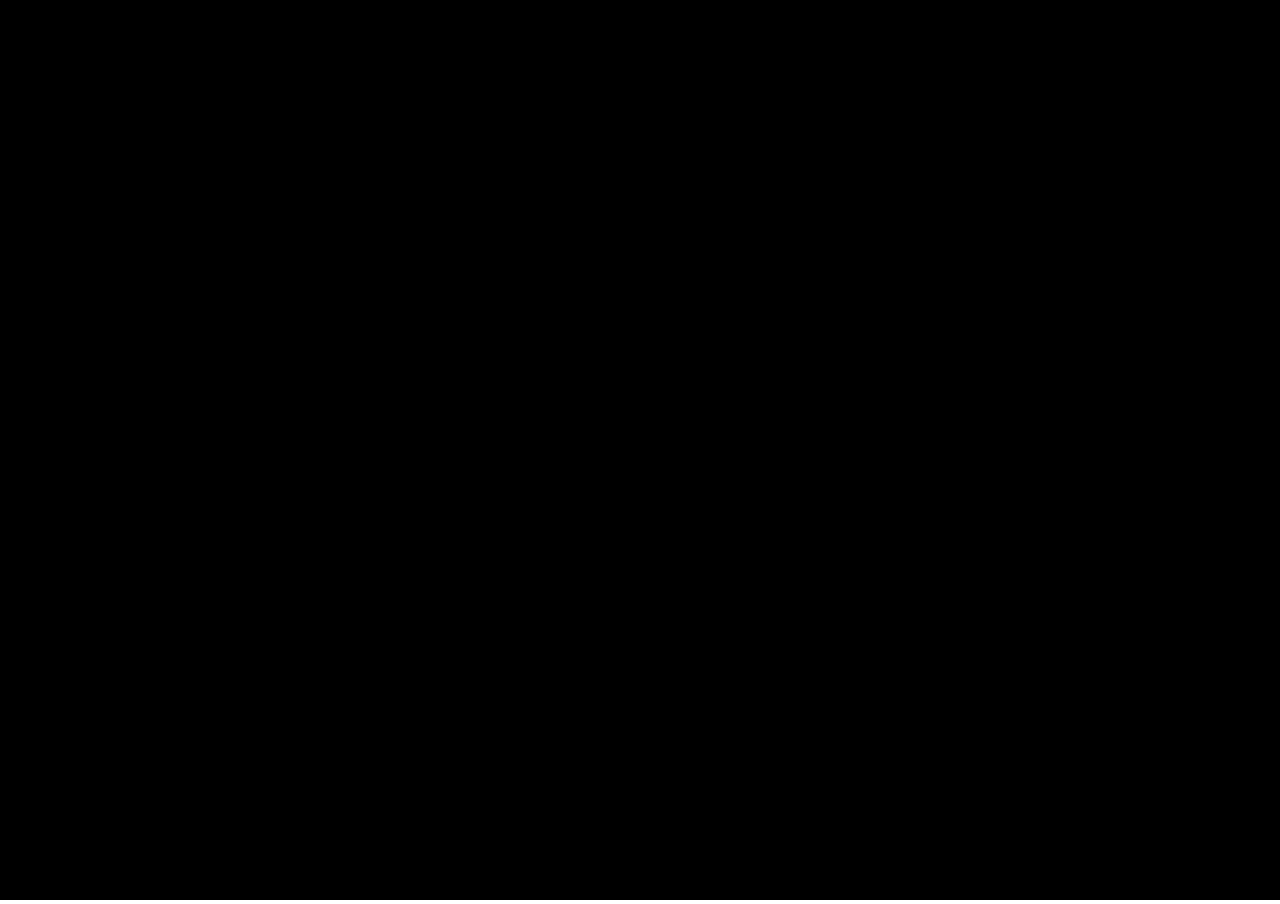
==== projetos/proj1/index.html @ e8582c25 "Add files via upload" ====
<!DOCTYPE html>
<html>
    <head>
        <script type="module" src="./app.js"></script>
    </head>
    <head>
        <link rel="stylesheet" href="styles.css">
        <title>Projecto 1</title>
    </head>
    <body>
        <canvas id="gl-canvas" width="128" height="128">
            Oops! Something went wrong!
        </canvas>
    </body>
</html>
---- projetos/proj1/styles.css ----
html, body {
    width: 100%;
    height: 100%;
    margin: 0px;
    border: 0;
    overflow: hidden; /*  Disable scrollbars */
    display: block;  /* No floating content on sides */
}
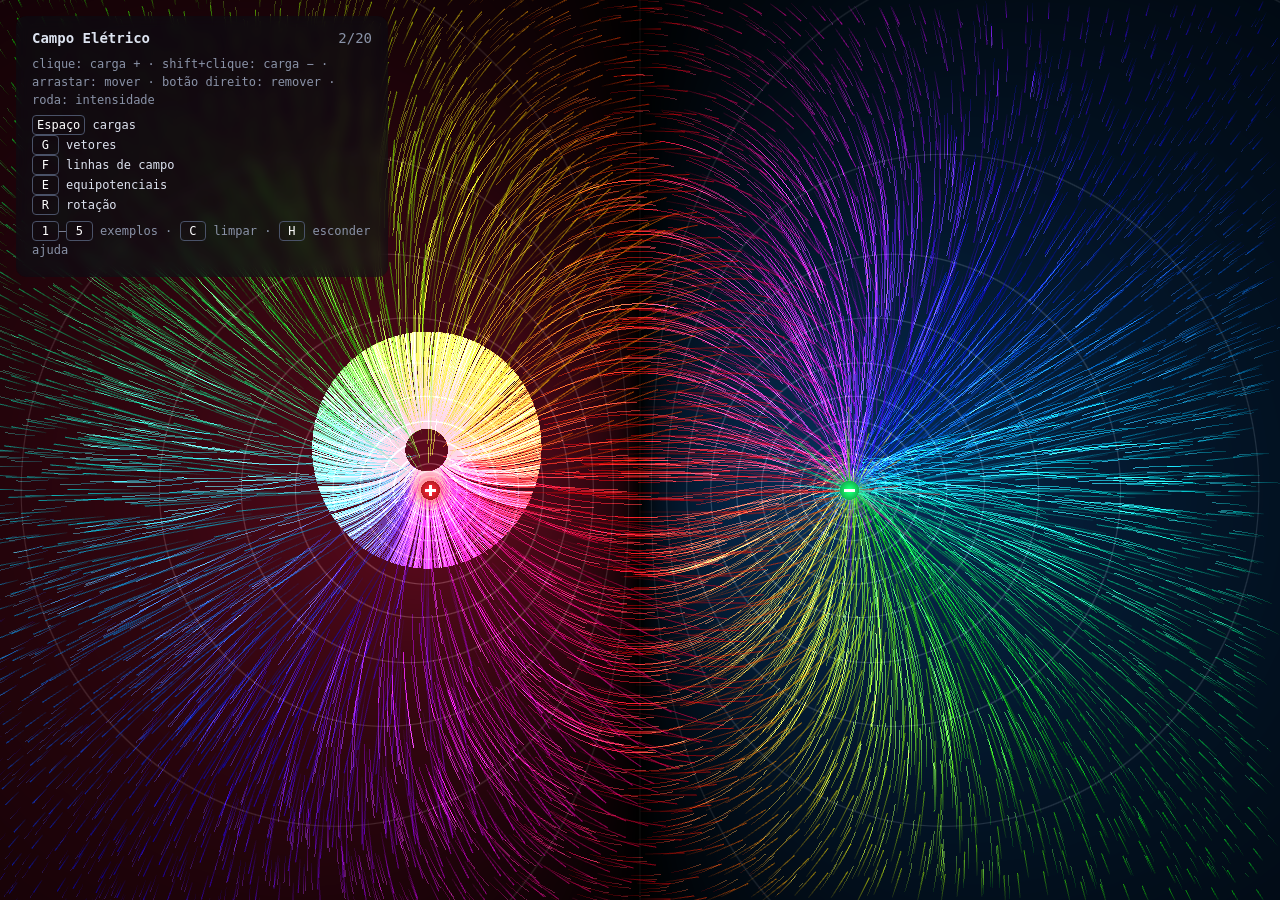
==== commit b9105de1: "got claude to temper with this project" ====
--- a/projetos/proj1/index.html
+++ b/projetos/proj1/index.html
@@ -1,9 +1,8 @@
 <!DOCTYPE html>
 <html>
     <head>
+        <meta charset="utf-8">
         <script type="module" src="./app.js"></script>
-    </head>
-    <head>
         <link rel="stylesheet" href="styles.css">
         <title>Projecto 1</title>
     </head>
@@ -11,5 +10,18 @@
         <canvas id="gl-canvas" width="128" height="128">
             Oops! Something went wrong!
         </canvas>
+        <div id="hud">
+            <h1>Campo Elétrico <span id="count"></span></h1>
+            <p>clique: carga + · shift+clique: carga − · arrastar: mover · botão direito: remover · roda: intensidade</p>
+            <ul>
+                <li data-view="charges"><kbd>Espaço</kbd> cargas</li>
+                <li data-view="grid"><kbd>G</kbd> vetores</li>
+                <li data-view="flow"><kbd>F</kbd> linhas de campo</li>
+                <li data-view="potential"><kbd>E</kbd> equipotenciais</li>
+                <li data-view="rotate"><kbd>R</kbd> rotação</li>
+            </ul>
+            <p><kbd>1</kbd>–<kbd>5</kbd> exemplos · <kbd>C</kbd> limpar · <kbd>H</kbd> esconder ajuda</p>
+        </div>
+        <div id="toast"></div>
     </body>
-</html>+</html>
--- a/projetos/proj1/styles.css
+++ b/projetos/proj1/styles.css
@@ -1,8 +1,92 @@
-html, body {
-    width: 100%;
-    height: 100%;
-    margin: 0px;
-    border: 0;
-    overflow: hidden; /*  Disable scrollbars */
-    display: block;  /* No floating content on sides */
-}+html, body {
+    width: 100%;
+    height: 100%;
+    margin: 0px;
+    border: 0;
+    overflow: hidden; /*  Disable scrollbars */
+    display: block;  /* No floating content on sides */
+    background: #000;
+}
+
+canvas {
+    display: block;
+    width: 100%;
+    height: 100%;
+    cursor: crosshair;
+}
+
+#hud {
+    position: fixed;
+    top: 16px;
+    left: 16px;
+    max-width: 340px;
+    padding: 12px 16px;
+    border-radius: 10px;
+    background: rgba(10, 12, 20, 0.6);
+    backdrop-filter: blur(6px);
+    color: #dde3f0;
+    font: 12px/1.5 ui-monospace, monospace;
+    user-select: none;
+    pointer-events: none;
+    transition: opacity 0.2s;
+}
+
+#hud.hidden {
+    opacity: 0;
+}
+
+#hud h1 {
+    margin: 0 0 6px;
+    font-size: 14px;
+}
+
+#hud h1 span {
+    float: right;
+    font-weight: normal;
+    color: #8a93a8;
+}
+
+#hud p {
+    margin: 6px 0;
+    color: #8a93a8;
+}
+
+#hud ul {
+    margin: 0;
+    padding: 0;
+    list-style: none;
+}
+
+#hud li.off {
+    opacity: 0.35;
+    text-decoration: line-through;
+}
+
+kbd {
+    display: inline-block;
+    min-width: 1.4em;
+    padding: 0 4px;
+    border: 1px solid #4a5268;
+    border-radius: 4px;
+    text-align: center;
+    color: #fff;
+}
+
+#toast {
+    position: fixed;
+    bottom: 24px;
+    left: 50%;
+    transform: translateX(-50%);
+    padding: 8px 16px;
+    border-radius: 8px;
+    background: rgba(10, 12, 20, 0.75);
+    color: #fff;
+    font: 13px ui-monospace, monospace;
+    opacity: 0;
+    pointer-events: none;
+    transition: opacity 0.3s;
+}
+
+#toast.show {
+    opacity: 1;
+}
